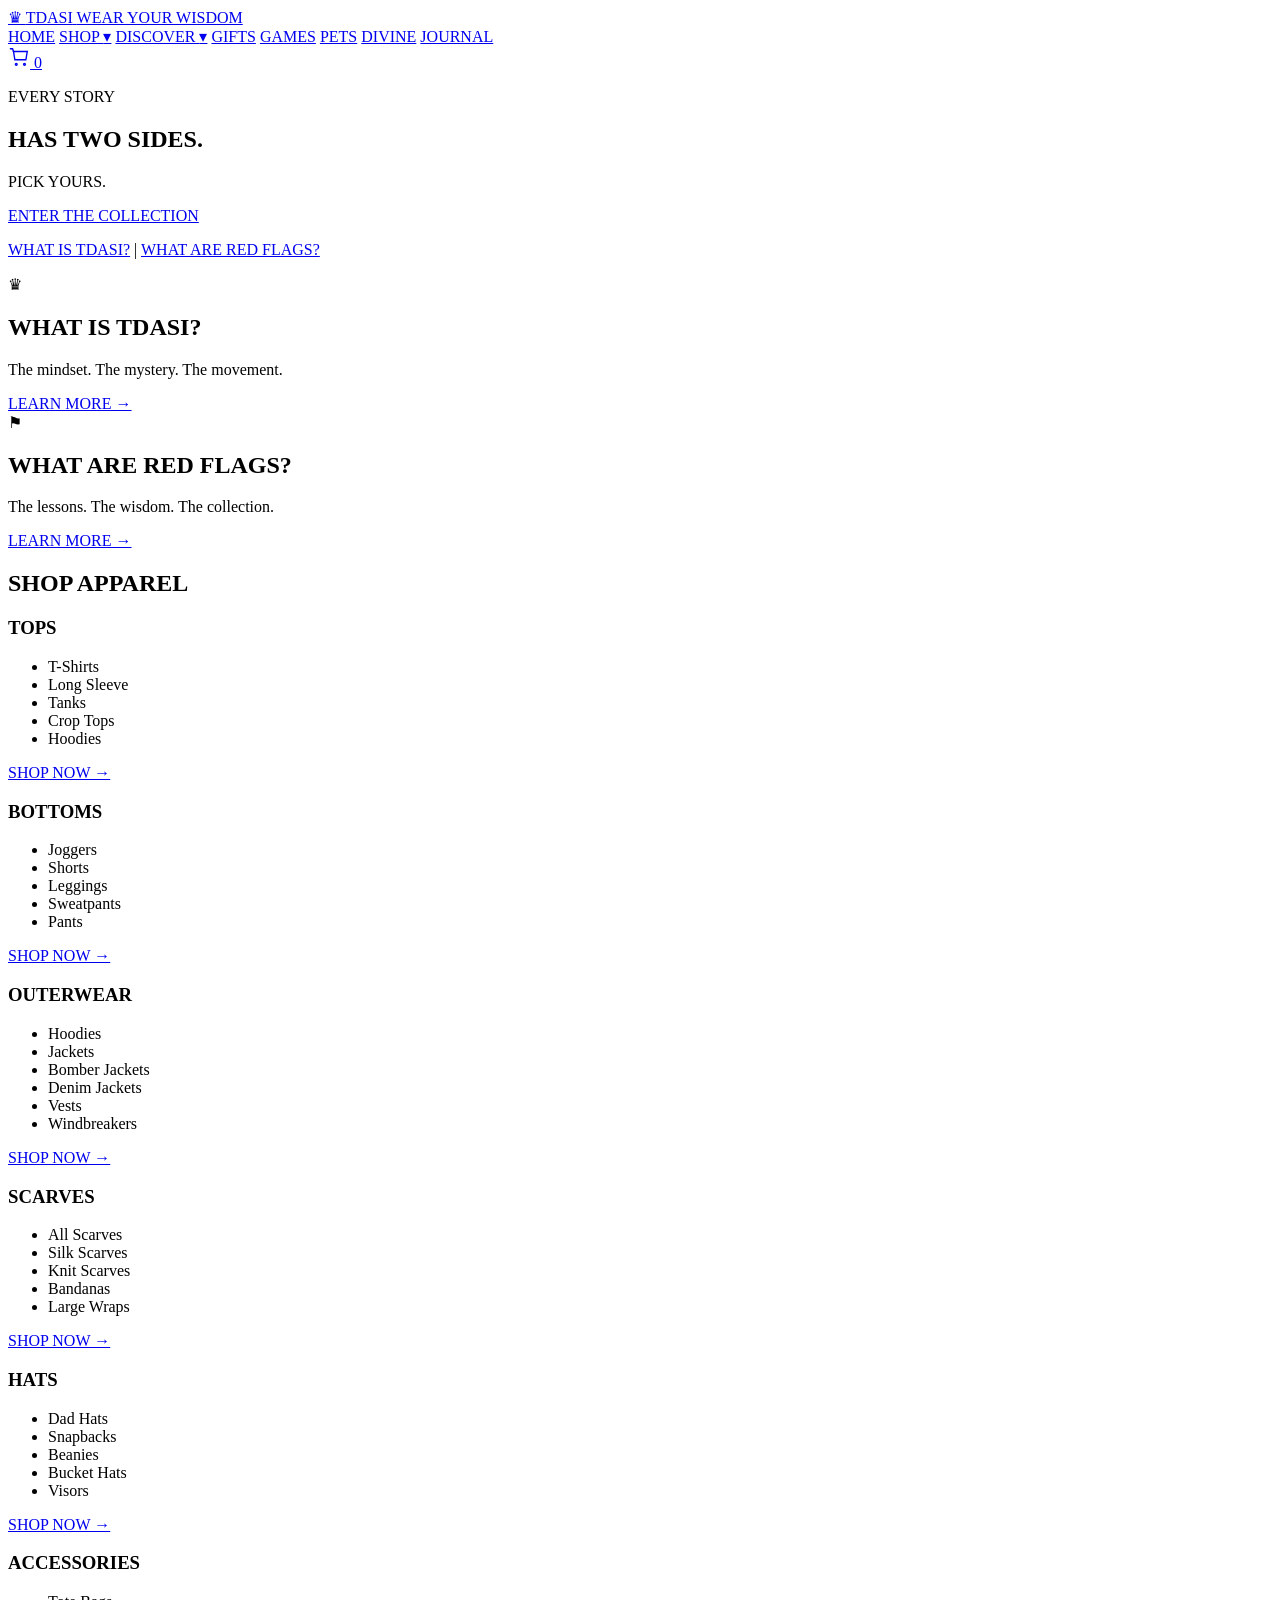
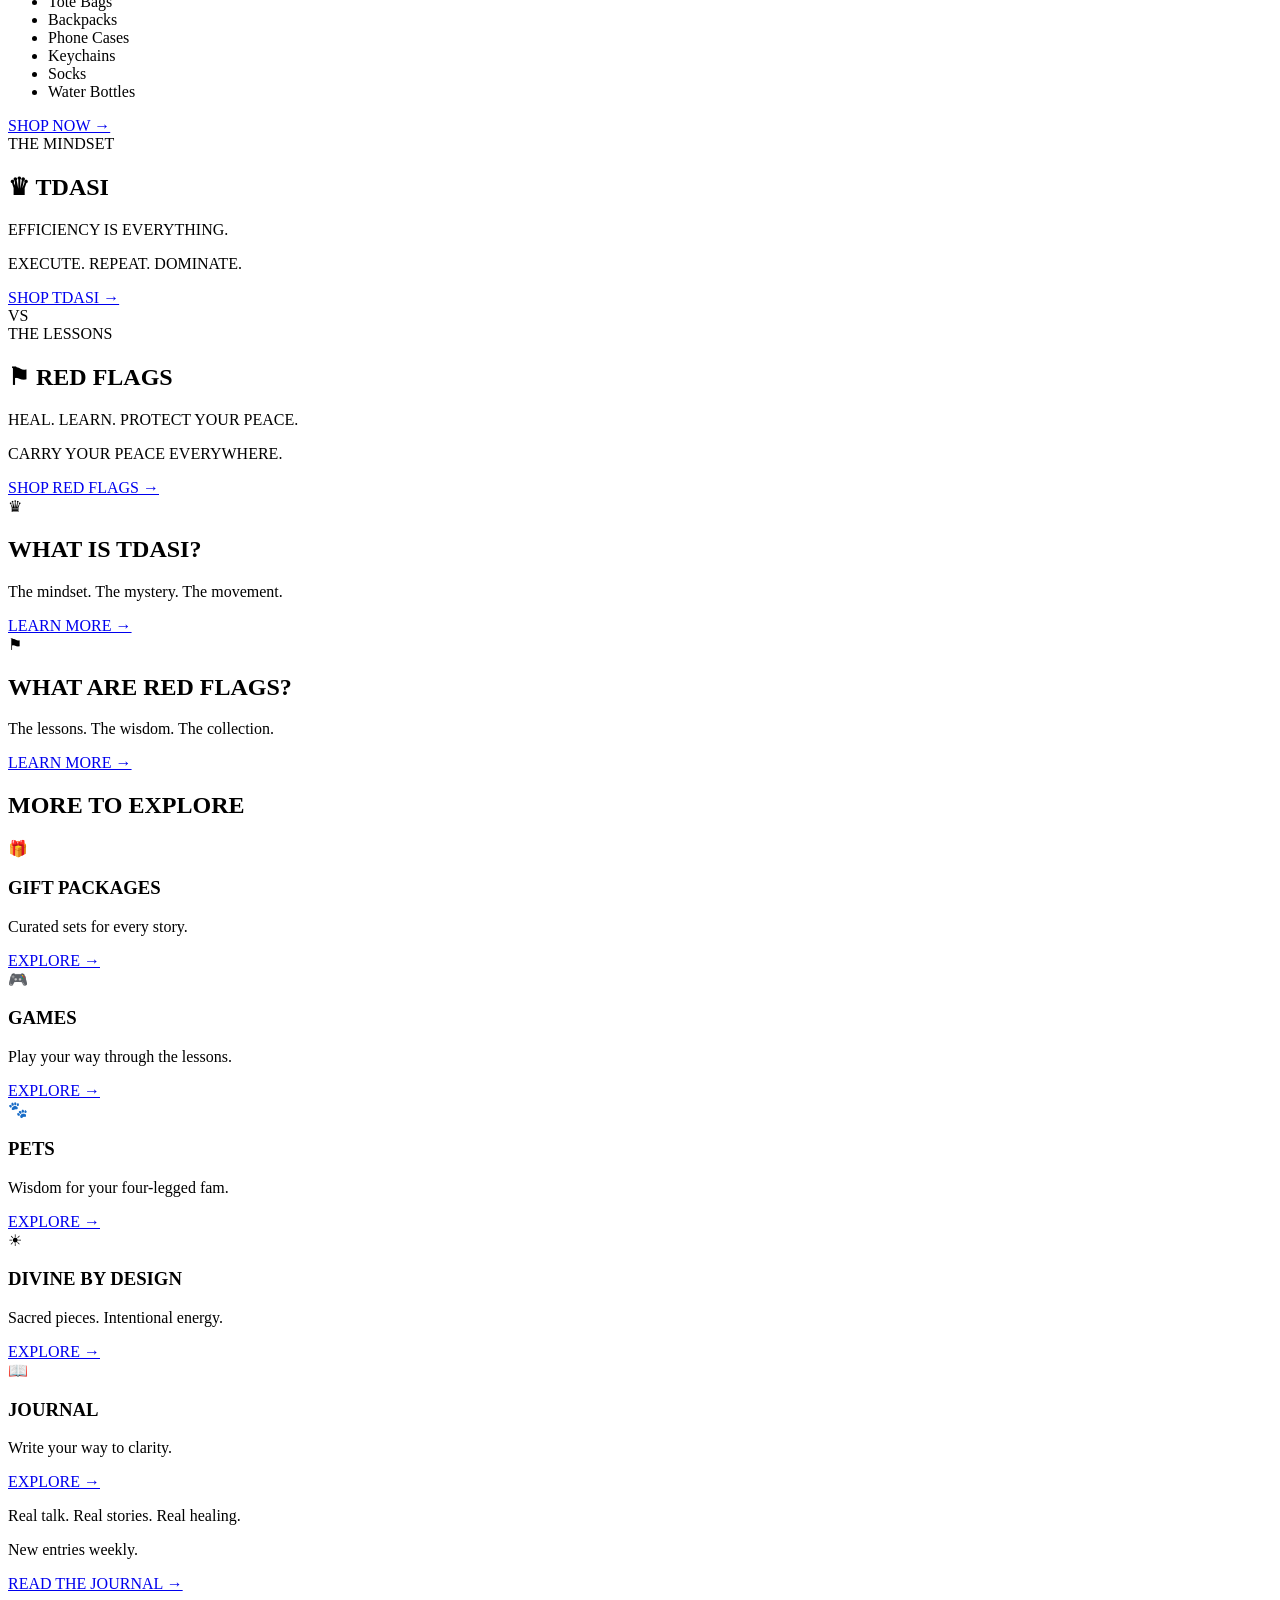
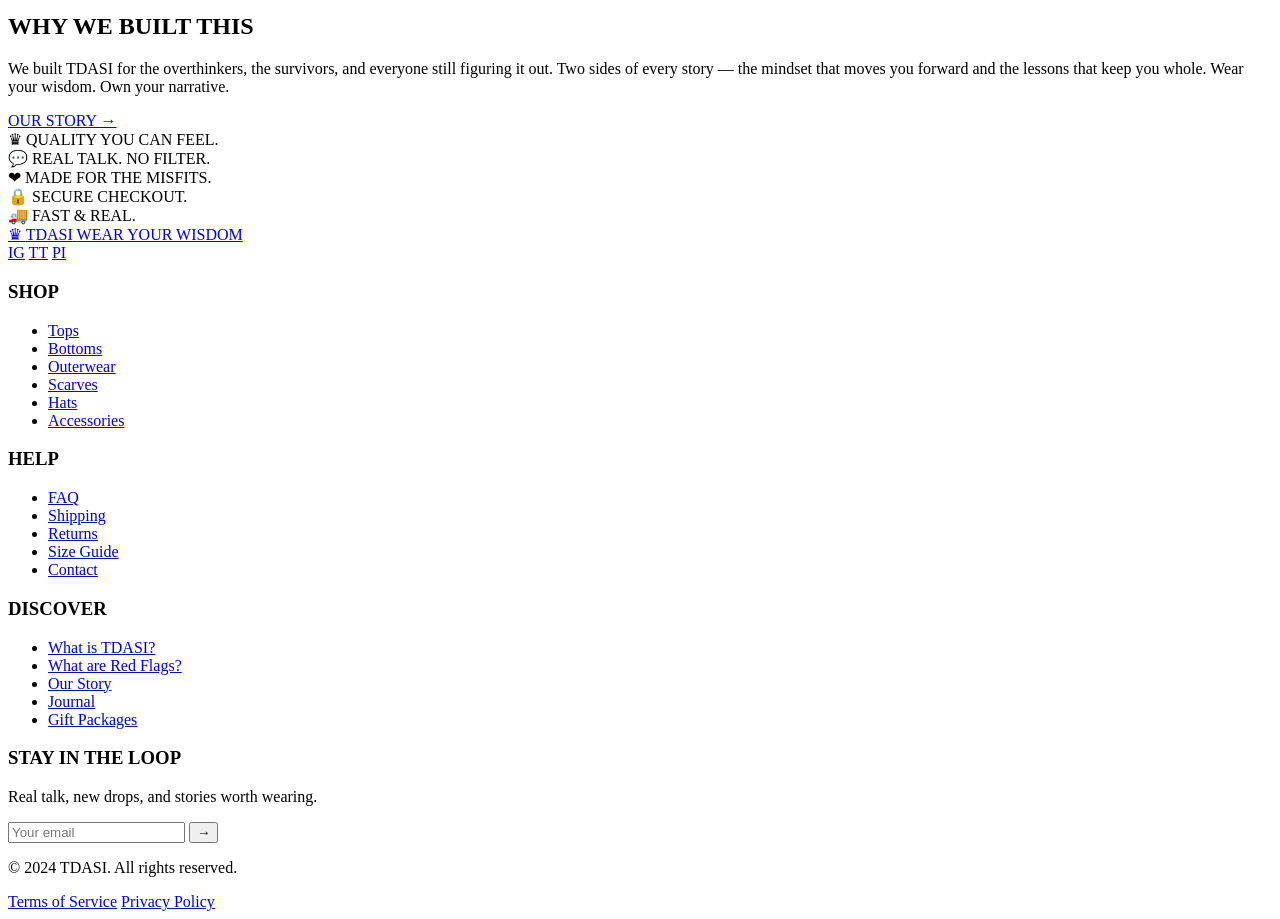
==== index.html @ 3502b38a "Update hero section with Red Flags bar background image" ====
<!DOCTYPE html>
<html lang="en">
<head>
  <meta charset="UTF-8">
  <meta name="viewport" content="width=device-width, initial-scale=1.0">
  <title>TDASI — Wear Your Wisdom</title>
  <link rel="preconnect" href="https://fonts.googleapis.com">
  <link rel="preconnect" href="https://fonts.gstatic.com" crossorigin>
  <link href="https://fonts.googleapis.com/css2?family=Bebas+Neue&family=Cormorant+Garamond:ital,wght@0,400;0,600;1,600&family=Inter:wght@300;400;500;600&display=swap" rel="stylesheet">
  <link rel="stylesheet" href="styles.css">
</head>
<body>

  <!-- Header -->
  <header class="site-header">
    <div class="header-inner">
      <a href="#" class="logo">
        <span class="logo-crown" aria-hidden="true">&#9819;</span>
        <span class="logo-text">TDASI</span>
        <span class="logo-tagline">WEAR YOUR WISDOM</span>
      </a>

      <nav class="main-nav" aria-label="Main navigation">
        <a href="#">HOME</a>
        <a href="#" class="has-dropdown">SHOP <span class="arrow">&#9662;</span></a>
        <a href="explorer.html" class="has-dropdown">DISCOVER <span class="arrow">&#9662;</span></a>
        <a href="#">GIFTS</a>
        <a href="#">GAMES</a>
        <a href="#">PETS</a>
        <a href="#">DIVINE</a>
        <a href="#">JOURNAL</a>
      </nav>

      <a href="#" class="cart" aria-label="Shopping cart">
        <svg width="22" height="22" viewBox="0 0 24 24" fill="none" stroke="currentColor" stroke-width="1.5">
          <path d="M6 6h15l-1.5 9H7.5L6 6z"/>
          <path d="M6 6L5 3H2"/>
          <circle cx="9" cy="20" r="1"/>
          <circle cx="18" cy="20" r="1"/>
        </svg>
        <span class="cart-count">0</span>
      </a>
    </div>
  </header>

  <!-- Hero -->
  <section class="hero">
    <div class="hero-bg"></div>
    <div class="hero-overlay"></div>

    <div class="hero-content">
      <p class="hero-eyebrow">EVERY STORY</p>
      <h1 class="hero-title">HAS TWO SIDES.</h1>
      <p class="hero-script">PICK YOURS.</p>
      <a href="#" class="btn btn-gold">ENTER THE COLLECTION</a>
      <p class="hero-links">
        <a href="#tdasi">WHAT IS TDASI?</a>
        <span class="divider">|</span>
        <a href="#red-flags">WHAT ARE RED FLAGS?</a>
      </p>
    </div>

    <div class="hero-cards">
      <article class="info-card info-card--gold" id="tdasi">
        <span class="card-icon crown-icon" aria-hidden="true">&#9819;</span>
        <h2>WHAT IS TDASI?</h2>
        <p>The mindset. The mystery. The movement.</p>
        <a href="#" class="card-link card-link--gold">LEARN MORE &rarr;</a>
      </article>

      <article class="info-card info-card--red" id="red-flags">
        <span class="card-icon flag-icon" aria-hidden="true">&#9873;</span>
        <h2>WHAT ARE RED FLAGS?</h2>
        <p>The lessons. The wisdom. The collection.</p>
        <a href="#" class="card-link card-link--red">LEARN MORE &rarr;</a>
      </article>
    </div>
  </section>

  <!-- Shop Apparel -->
  <section class="shop-apparel">
    <h2 class="section-title">SHOP APPAREL</h2>
    <div class="apparel-grid">

      <article class="apparel-item">
        <div class="product-visual product-visual--tee"></div>
        <h3>TOPS</h3>
        <ul>
          <li>T-Shirts</li>
          <li>Long Sleeve</li>
          <li>Tanks</li>
          <li>Crop Tops</li>
          <li>Hoodies</li>
        </ul>
        <a href="#" class="shop-link">SHOP NOW &rarr;</a>
      </article>

      <article class="apparel-item">
        <div class="product-visual product-visual--pants"></div>
        <h3>BOTTOMS</h3>
        <ul>
          <li>Joggers</li>
          <li>Shorts</li>
          <li>Leggings</li>
          <li>Sweatpants</li>
          <li>Pants</li>
        </ul>
        <a href="#" class="shop-link">SHOP NOW &rarr;</a>
      </article>

      <article class="apparel-item">
        <div class="product-visual product-visual--jacket"></div>
        <h3>OUTERWEAR</h3>
        <ul>
          <li>Hoodies</li>
          <li>Jackets</li>
          <li>Bomber Jackets</li>
          <li>Denim Jackets</li>
          <li>Vests</li>
          <li>Windbreakers</li>
        </ul>
        <a href="#" class="shop-link">SHOP NOW &rarr;</a>
      </article>

      <article class="apparel-item">
        <div class="product-visual product-visual--scarf"></div>
        <h3>SCARVES</h3>
        <ul>
          <li>All Scarves</li>
          <li>Silk Scarves</li>
          <li>Knit Scarves</li>
          <li>Bandanas</li>
          <li>Large Wraps</li>
        </ul>
        <a href="#" class="shop-link">SHOP NOW &rarr;</a>
      </article>

      <article class="apparel-item">
        <div class="product-visual product-visual--hat"></div>
        <h3>HATS</h3>
        <ul>
          <li>Dad Hats</li>
          <li>Snapbacks</li>
          <li>Beanies</li>
          <li>Bucket Hats</li>
          <li>Visors</li>
        </ul>
        <a href="#" class="shop-link">SHOP NOW &rarr;</a>
      </article>

      <article class="apparel-item">
        <div class="product-visual product-visual--bag"></div>
        <h3>ACCESSORIES</h3>
        <ul>
          <li>Tote Bags</li>
          <li>Backpacks</li>
          <li>Phone Cases</li>
          <li>Keychains</li>
          <li>Socks</li>
          <li>Water Bottles</li>
        </ul>
        <a href="#" class="shop-link">SHOP NOW &rarr;</a>
      </article>

    </div>
  </section>

  <!-- VS Section -->
  <section class="vs-section">
    <div class="vs-panel vs-panel--tdasi">
      <div class="vs-header">
        <span class="vs-label">THE MINDSET</span>
        <h2 class="vs-brand"><span class="crown-icon">&#9819;</span> TDASI</h2>
        <p class="vs-tagline">EFFICIENCY IS EVERYTHING.</p>
      </div>
      <div class="vs-products vs-products--black">
        <div class="vs-product vs-product--tee-black"></div>
        <div class="vs-product vs-product--hoodie-black"></div>
        <div class="vs-product vs-product--hat-black"></div>
        <div class="vs-product vs-product--bottle-black"></div>
      </div>
      <p class="vs-footer">EXECUTE. REPEAT. DOMINATE.</p>
      <a href="#" class="btn btn-outline-gold">SHOP TDASI &rarr;</a>
    </div>

    <div class="vs-divider" aria-hidden="true">
      <span class="vs-text">VS</span>
    </div>

    <div class="vs-panel vs-panel--redflags">
      <div class="vs-header">
        <span class="vs-label vs-label--red">THE LESSONS</span>
        <h2 class="vs-brand vs-brand--red"><span class="flag-icon">&#9873;</span> RED FLAGS</h2>
        <p class="vs-tagline">HEAL. LEARN. PROTECT YOUR PEACE.</p>
      </div>
      <div class="vs-products vs-products--red">
        <div class="vs-product vs-product--tee-red"></div>
        <div class="vs-product vs-product--hoodie-red"></div>
        <div class="vs-product vs-product--scarf-red"></div>
        <div class="vs-product vs-product--tote-red"></div>
      </div>
      <p class="vs-footer vs-footer--red">CARRY YOUR PEACE EVERYWHERE.</p>
      <a href="#" class="btn btn-outline-red">SHOP RED FLAGS &rarr;</a>
    </div>
  </section>

  <!-- Discover -->
  <section class="discover-section">
    <div class="discover-left">
      <article class="info-card info-card--gold info-card--compact">
        <span class="card-icon crown-icon">&#9819;</span>
        <h2>WHAT IS TDASI?</h2>
        <p>The mindset. The mystery. The movement.</p>
        <a href="#" class="card-link card-link--gold">LEARN MORE &rarr;</a>
      </article>
      <article class="info-card info-card--red info-card--compact">
        <span class="card-icon flag-icon">&#9873;</span>
        <h2>WHAT ARE RED FLAGS?</h2>
        <p>The lessons. The wisdom. The collection.</p>
        <a href="#" class="card-link card-link--red">LEARN MORE &rarr;</a>
      </article>
    </div>

    <div class="discover-right">
      <h2 class="section-title section-title--left">MORE TO EXPLORE</h2>
      <div class="explore-grid">
        <article class="explore-item">
          <span class="explore-icon">&#127873;</span>
          <h3>GIFT PACKAGES</h3>
          <p>Curated sets for every story.</p>
          <a href="#">EXPLORE &rarr;</a>
        </article>
        <article class="explore-item">
          <span class="explore-icon">&#127918;</span>
          <h3>GAMES</h3>
          <p>Play your way through the lessons.</p>
          <a href="#">EXPLORE &rarr;</a>
        </article>
        <article class="explore-item">
          <span class="explore-icon">&#128062;</span>
          <h3>PETS</h3>
          <p>Wisdom for your four-legged fam.</p>
          <a href="#">EXPLORE &rarr;</a>
        </article>
        <article class="explore-item">
          <span class="explore-icon">&#9728;</span>
          <h3>DIVINE BY DESIGN</h3>
          <p>Sacred pieces. Intentional energy.</p>
          <a href="#">EXPLORE &rarr;</a>
        </article>
        <article class="explore-item">
          <span class="explore-icon">&#128214;</span>
          <h3>JOURNAL</h3>
          <p>Write your way to clarity.</p>
          <a href="#">EXPLORE &rarr;</a>
        </article>
      </div>
    </div>
  </section>

  <!-- Journal & Story -->
  <section class="journal-section">
    <div class="journal-feature">
      <div class="journal-image"></div>
      <div class="journal-text">
        <p>Real talk. Real stories. Real healing.</p>
        <p class="journal-sub">New entries weekly.</p>
        <a href="#" class="card-link card-link--red">READ THE JOURNAL &rarr;</a>
      </div>
    </div>

    <div class="story-section">
      <h2 class="section-title">WHY WE BUILT THIS</h2>
      <div class="story-grid">
        <div class="story-copy">
          <p>We built TDASI for the overthinkers, the survivors, and everyone still figuring it out. Two sides of every story — the mindset that moves you forward and the lessons that keep you whole. Wear your wisdom. Own your narrative.</p>
          <a href="#" class="card-link card-link--gold">OUR STORY &rarr;</a>
        </div>
        <div class="story-image"></div>
      </div>
    </div>
  </section>

  <!-- Value Props -->
  <section class="value-bar">
    <div class="value-item">
      <span class="value-icon">&#9819;</span>
      <span>QUALITY YOU CAN FEEL.</span>
    </div>
    <div class="value-item">
      <span class="value-icon">&#128172;</span>
      <span>REAL TALK. NO FILTER.</span>
    </div>
    <div class="value-item">
      <span class="value-icon">&#10084;</span>
      <span>MADE FOR THE MISFITS.</span>
    </div>
    <div class="value-item">
      <span class="value-icon">&#128274;</span>
      <span>SECURE CHECKOUT.</span>
    </div>
    <div class="value-item">
      <span class="value-icon">&#128666;</span>
      <span>FAST &amp; REAL.</span>
    </div>
  </section>

  <!-- Footer -->
  <footer class="site-footer">
    <div class="footer-grid">
      <div class="footer-brand">
        <a href="#" class="logo logo--footer">
          <span class="logo-crown">&#9819;</span>
          <span class="logo-text">TDASI</span>
          <span class="logo-tagline">WEAR YOUR WISDOM</span>
        </a>
        <div class="social-links">
          <a href="#" aria-label="Instagram">IG</a>
          <a href="#" aria-label="TikTok">TT</a>
          <a href="#" aria-label="Pinterest">PI</a>
        </div>
      </div>

      <div class="footer-col">
        <h3>SHOP</h3>
        <ul>
          <li><a href="#">Tops</a></li>
          <li><a href="#">Bottoms</a></li>
          <li><a href="#">Outerwear</a></li>
          <li><a href="#">Scarves</a></li>
          <li><a href="#">Hats</a></li>
          <li><a href="#">Accessories</a></li>
        </ul>
      </div>

      <div class="footer-col">
        <h3>HELP</h3>
        <ul>
          <li><a href="#">FAQ</a></li>
          <li><a href="#">Shipping</a></li>
          <li><a href="#">Returns</a></li>
          <li><a href="#">Size Guide</a></li>
          <li><a href="#">Contact</a></li>
        </ul>
      </div>

      <div class="footer-col">
        <h3>DISCOVER</h3>
        <ul>
          <li><a href="#">What is TDASI?</a></li>
          <li><a href="#">What are Red Flags?</a></li>
          <li><a href="#">Our Story</a></li>
          <li><a href="#">Journal</a></li>
          <li><a href="#">Gift Packages</a></li>
        </ul>
      </div>

      <div class="footer-newsletter">
        <h3>STAY IN THE LOOP</h3>
        <p>Real talk, new drops, and stories worth wearing.</p>
        <form class="newsletter-form" action="#" method="post">
          <input type="email" placeholder="Your email" aria-label="Email address">
          <button type="submit" aria-label="Subscribe">&rarr;</button>
        </form>
      </div>
    </div>

    <div class="footer-bottom">
      <p>&copy; 2024 TDASI. All rights reserved.</p>
      <div class="footer-legal">
        <a href="#">Terms of Service</a>
        <a href="#">Privacy Policy</a>
      </div>
    </div>
  </footer>

</body>
</html>
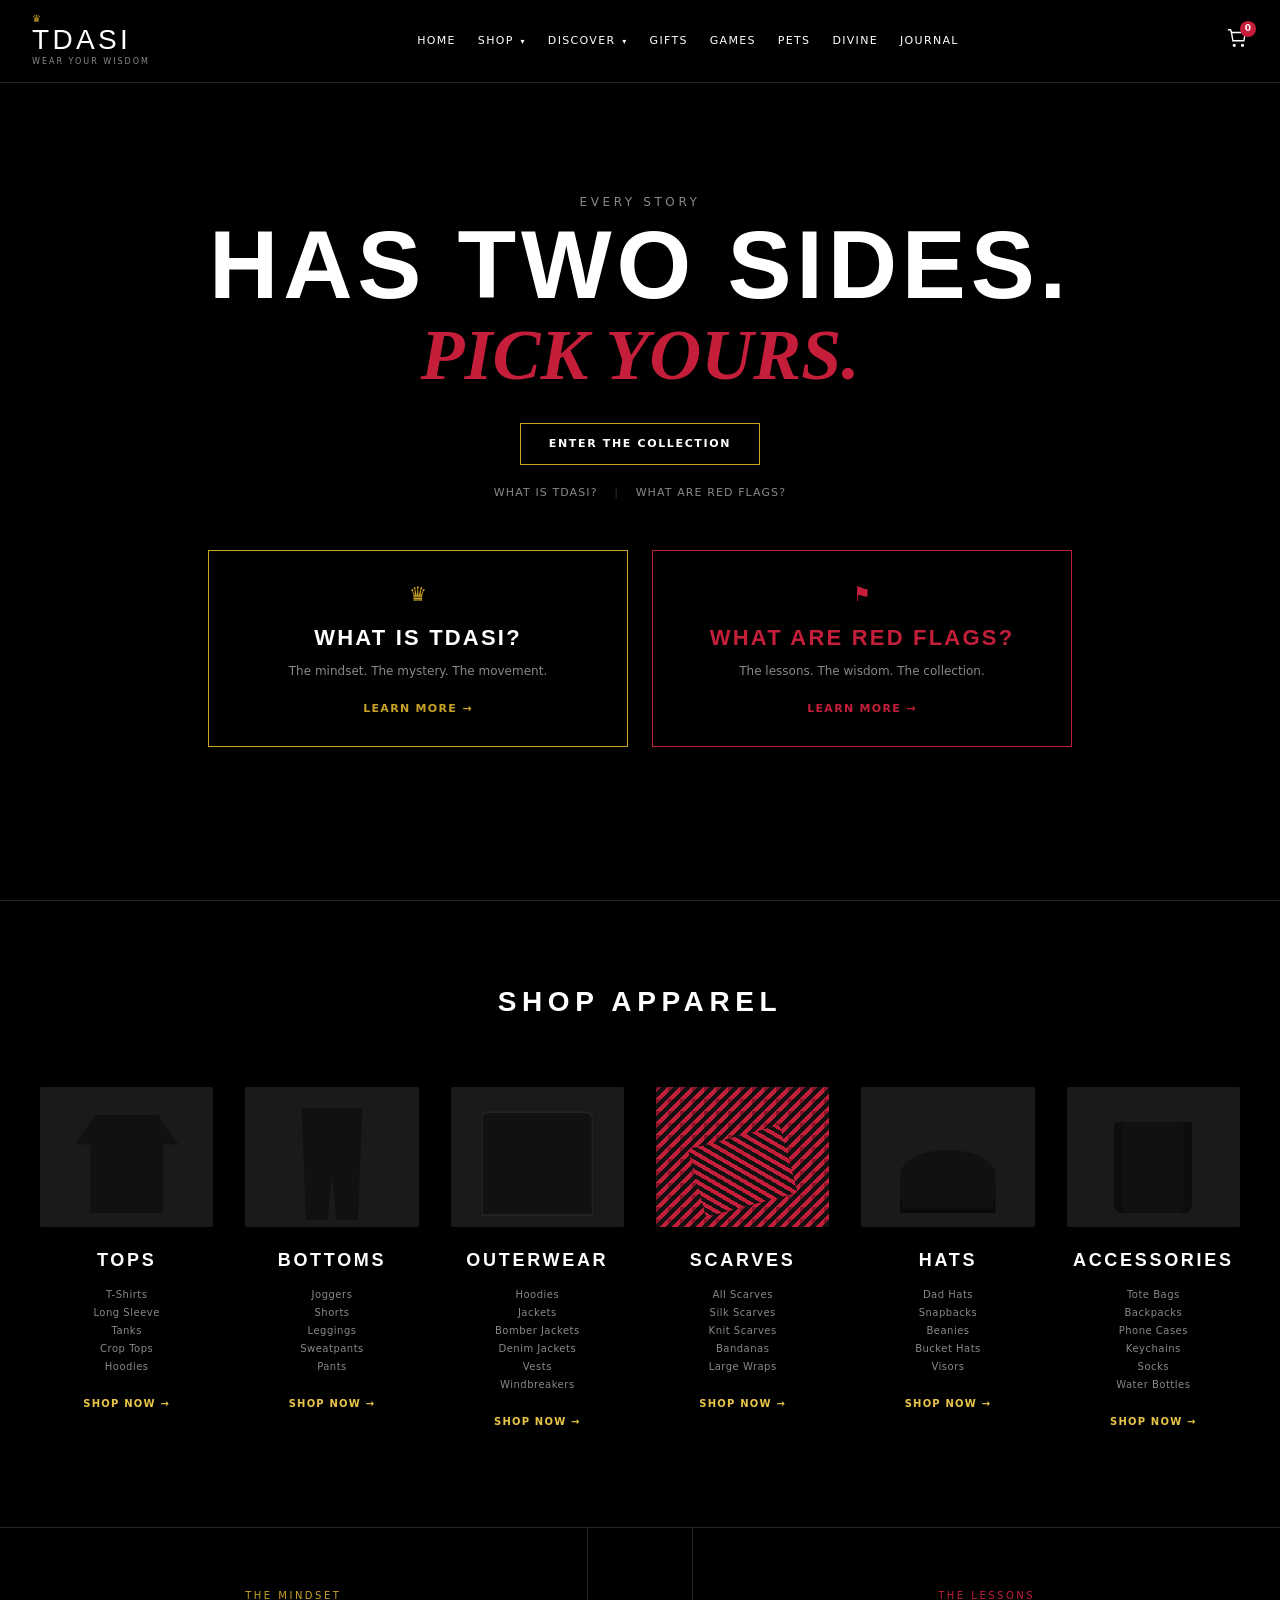
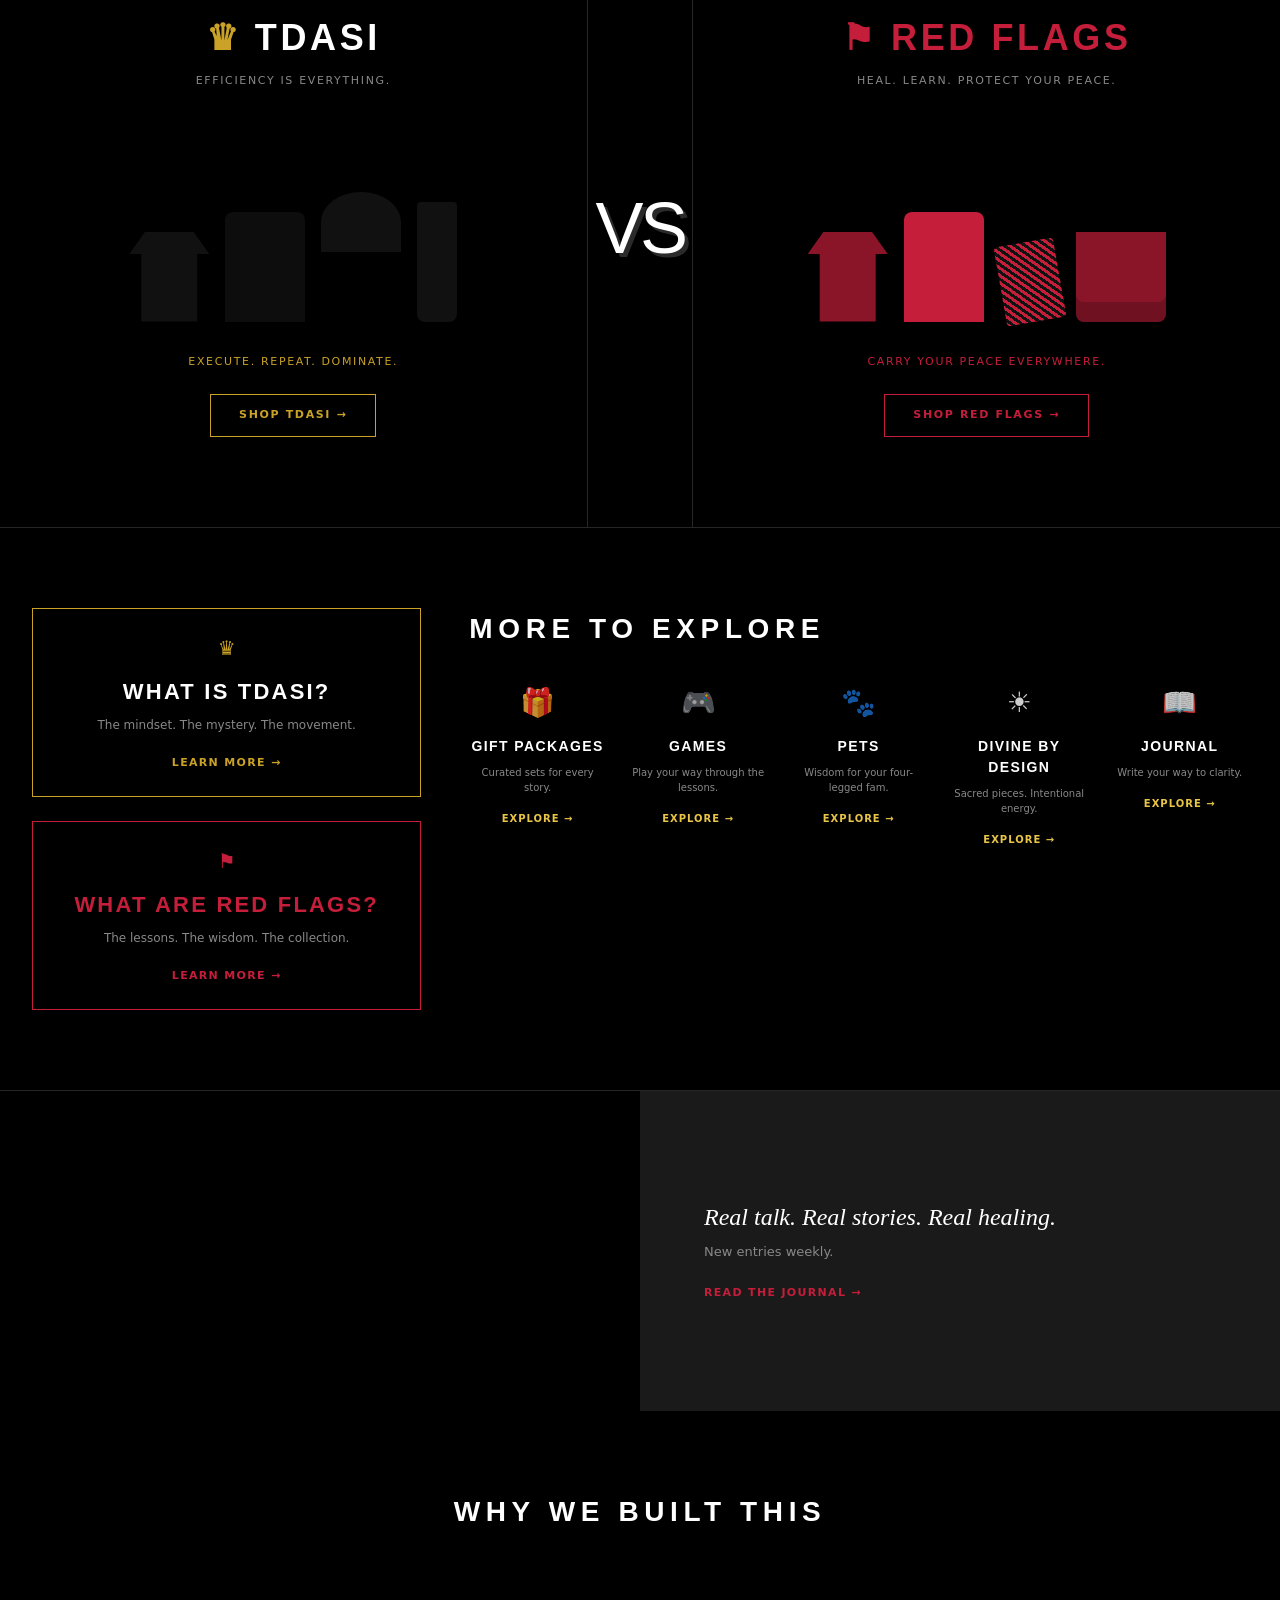
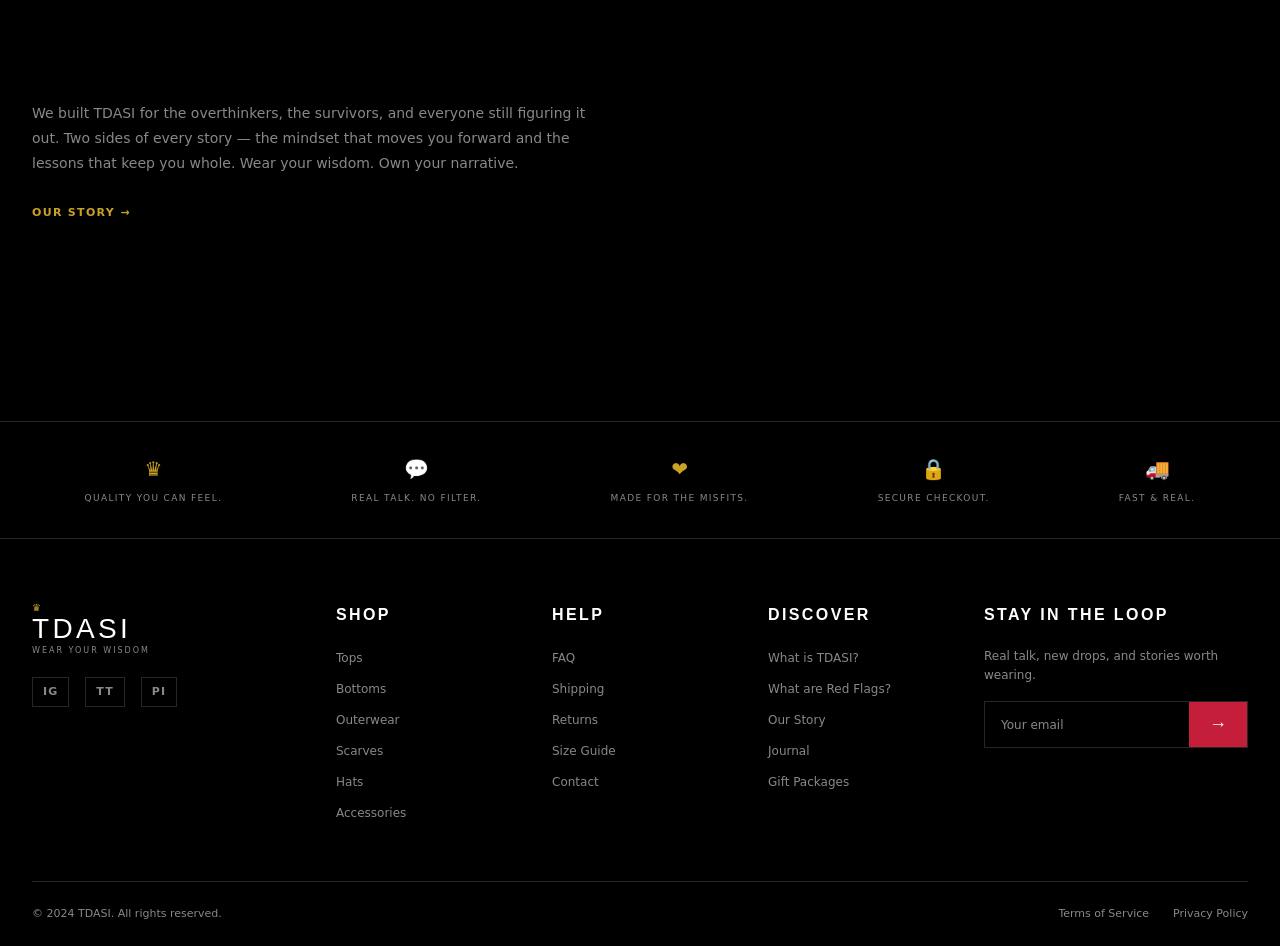
==== commit 214b2c60: "Create complete standalone HTML with embedded CSS and Red Flags nightlife bar background" ====
--- a/index.html
+++ b/index.html
@@ -7,7 +7,1069 @@
   <link rel="preconnect" href="https://fonts.googleapis.com">
   <link rel="preconnect" href="https://fonts.gstatic.com" crossorigin>
   <link href="https://fonts.googleapis.com/css2?family=Bebas+Neue&family=Cormorant+Garamond:ital,wght@0,400;0,600;1,600&family=Inter:wght@300;400;500;600&display=swap" rel="stylesheet">
-  <link rel="stylesheet" href="styles.css">
+  <style>
+/* ============================================
+   TDASI — Wear Your Wisdom
+   ============================================ */
+
+:root {
+  --black: #000000;
+  --white: #ffffff;
+  --gold: #c9a227;
+  --gold-light: #e8c547;
+  --red: #c41e3a;
+  --red-dark: #8b1528;
+  --gray: #888888;
+  --gray-dark: #1a1a1a;
+  --gray-mid: #2a2a2a;
+  --border: rgba(255, 255, 255, 0.15);
+  --font-sans: 'Inter', system-ui, sans-serif;
+  --font-display: 'Bebas Neue', sans-serif;
+  --font-serif: 'Cormorant Garamond', Georgia, serif;
+}
+
+*, *::before, *::after {
+  box-sizing: border-box;
+  margin: 0;
+  padding: 0;
+}
+
+html {
+  scroll-behavior: smooth;
+}
+
+body {
+  background: var(--black);
+  color: var(--white);
+  font-family: var(--font-sans);
+  font-size: 14px;
+  line-height: 1.5;
+  -webkit-font-smoothing: antialiased;
+}
+
+a {
+  color: inherit;
+  text-decoration: none;
+}
+
+ul {
+  list-style: none;
+}
+
+img {
+  max-width: 100%;
+  display: block;
+}
+
+/* ---- Header ---- */
+
+.site-header {
+  position: fixed;
+  top: 0;
+  left: 0;
+  right: 0;
+  z-index: 100;
+  background: var(--black);
+  border-bottom: 1px solid var(--border);
+}
+
+.header-inner {
+  display: flex;
+  align-items: center;
+  justify-content: space-between;
+  max-width: 1400px;
+  margin: 0 auto;
+  padding: 14px 32px;
+  gap: 24px;
+}
+
+.logo {
+  display: flex;
+  flex-direction: column;
+  align-items: flex-start;
+  flex-shrink: 0;
+}
+
+.logo-crown {
+  font-size: 10px;
+  color: var(--gold);
+  line-height: 1;
+  margin-bottom: 2px;
+}
+
+.logo-text {
+  font-family: var(--font-display);
+  font-size: 28px;
+  letter-spacing: 0.12em;
+  line-height: 1;
+}
+
+.logo-tagline {
+  font-size: 8px;
+  letter-spacing: 0.25em;
+  color: var(--gray);
+  margin-top: 2px;
+}
+
+.main-nav {
+  display: flex;
+  align-items: center;
+  gap: 22px;
+  flex-wrap: wrap;
+  justify-content: center;
+}
+
+.main-nav a {
+  font-size: 11px;
+  font-weight: 500;
+  letter-spacing: 0.12em;
+  color: var(--white);
+  transition: color 0.2s;
+}
+
+.main-nav a:hover {
+  color: var(--gold);
+}
+
+.main-nav .arrow {
+  font-size: 8px;
+  margin-left: 2px;
+}
+
+.cart {
+  position: relative;
+  color: var(--white);
+  flex-shrink: 0;
+}
+
+.cart-count {
+  position: absolute;
+  top: -6px;
+  right: -8px;
+  background: var(--red);
+  color: var(--white);
+  font-size: 9px;
+  font-weight: 600;
+  width: 16px;
+  height: 16px;
+  border-radius: 50%;
+  display: flex;
+  align-items: center;
+  justify-content: center;
+}
+
+/* ---- Buttons ---- */
+
+.btn {
+  display: inline-block;
+  padding: 12px 28px;
+  font-size: 11px;
+  font-weight: 600;
+  letter-spacing: 0.15em;
+  text-transform: uppercase;
+  border: 1px solid;
+  transition: background 0.2s, color 0.2s;
+  cursor: pointer;
+}
+
+.btn-gold {
+  border-color: var(--gold);
+  color: var(--white);
+  background: transparent;
+}
+
+.btn-gold:hover {
+  background: var(--gold);
+  color: var(--black);
+}
+
+.btn-outline-gold {
+  border-color: var(--gold);
+  color: var(--gold);
+  background: transparent;
+}
+
+.btn-outline-gold:hover {
+  background: var(--gold);
+  color: var(--black);
+}
+
+.btn-outline-red {
+  border-color: var(--red);
+  color: var(--red);
+  background: transparent;
+}
+
+.btn-outline-red:hover {
+  background: var(--red);
+  color: var(--white);
+}
+
+/* ---- Hero ---- */
+
+.hero {
+  position: relative;
+  min-height: 100vh;
+  display: flex;
+  flex-direction: column;
+  align-items: center;
+  justify-content: center;
+  padding: 100px 32px 60px;
+  overflow: hidden;
+}
+
+.hero-bg {
+  position: absolute;
+  inset: 0;
+  background:
+    linear-gradient(90deg, rgba(0,0,0,0.4) 0%, rgba(0,0,0,0.2) 40%, rgba(0,0,0,0.2) 60%, rgba(0,0,0,0.4) 100%),
+    url('https://images.unsplash.com/photo-1514362545857-3bc16c4c7d1b?w=1600&q=80') center/cover no-repeat;
+  filter: grayscale(15%) contrast(1.15) brightness(0.9);
+  background-attachment: fixed;
+}
+
+.hero-overlay {
+  position: absolute;
+  inset: 0;
+  background: radial-gradient(ellipse at center, transparent 25%, rgba(0,0,0,0.3) 100%);
+}
+
+.hero-content {
+  position: relative;
+  z-index: 2;
+  text-align: center;
+  margin-bottom: 48px;
+}
+
+.hero-eyebrow {
+  font-size: 12px;
+  letter-spacing: 0.3em;
+  color: var(--gray);
+  margin-bottom: 8px;
+}
+
+.hero-title {
+  font-family: var(--font-display);
+  font-size: clamp(48px, 8vw, 96px);
+  letter-spacing: 0.05em;
+  line-height: 0.95;
+  margin-bottom: 8px;
+}
+
+.hero-script {
+  font-family: var(--font-serif);
+  font-size: clamp(36px, 6vw, 72px);
+  font-style: italic;
+  font-weight: 600;
+  color: var(--red);
+  margin-bottom: 32px;
+  line-height: 1;
+}
+
+.hero-links {
+  margin-top: 20px;
+  font-size: 11px;
+  letter-spacing: 0.1em;
+  color: var(--gray);
+}
+
+.hero-links a:hover {
+  color: var(--white);
+}
+
+.hero-links .divider {
+  margin: 0 12px;
+  opacity: 0.4;
+}
+
+.hero-cards {
+  position: relative;
+  z-index: 2;
+  display: flex;
+  gap: 24px;
+  width: 100%;
+  max-width: 900px;
+  justify-content: center;
+  flex-wrap: wrap;
+}
+
+/* ---- Info Cards ---- */
+
+.info-card {
+  flex: 1;
+  min-width: 280px;
+  max-width: 420px;
+  padding: 28px 32px;
+  border: 1px solid;
+  text-align: center;
+}
+
+.info-card--gold {
+  border-color: var(--gold);
+}
+
+.info-card--red {
+  border-color: var(--red);
+}
+
+.info-card--compact {
+  min-width: 240px;
+  max-width: 100%;
+  padding: 24px;
+}
+
+.card-icon {
+  display: block;
+  font-size: 20px;
+  margin-bottom: 12px;
+}
+
+.crown-icon {
+  color: var(--gold);
+}
+
+.flag-icon {
+  color: var(--red);
+}
+
+.info-card h2 {
+  font-family: var(--font-display);
+  font-size: 22px;
+  letter-spacing: 0.1em;
+  margin-bottom: 8px;
+}
+
+.info-card--red h2 {
+  color: var(--red);
+}
+
+.info-card p {
+  font-size: 12px;
+  color: var(--gray);
+  margin-bottom: 16px;
+  line-height: 1.6;
+}
+
+.card-link {
+  font-size: 11px;
+  font-weight: 600;
+  letter-spacing: 0.12em;
+}
+
+.card-link--gold {
+  color: var(--gold);
+}
+
+.card-link--gold:hover {
+  color: var(--gold-light);
+}
+
+.card-link--red {
+  color: var(--red);
+}
+
+.card-link--red:hover {
+  color: #e8354f;
+}
+
+/* ---- Section Titles ---- */
+
+.section-title {
+  font-family: var(--font-display);
+  font-size: 28px;
+  letter-spacing: 0.2em;
+  text-align: center;
+  margin-bottom: 48px;
+}
+
+.section-title--left {
+  text-align: left;
+  margin-bottom: 32px;
+}
+
+/* ---- Shop Apparel ---- */
+
+.shop-apparel {
+  padding: 80px 32px;
+  border-top: 1px solid var(--border);
+}
+
+.apparel-grid {
+  display: grid;
+  grid-template-columns: repeat(6, 1fr);
+  gap: 16px;
+  max-width: 1400px;
+  margin: 0 auto;
+}
+
+.apparel-item {
+  text-align: center;
+  padding: 16px 8px;
+}
+
+.product-visual {
+  height: 140px;
+  margin-bottom: 20px;
+  background: var(--gray-dark);
+  border-radius: 2px;
+  position: relative;
+  overflow: hidden;
+}
+
+/* Product silhouettes via CSS */
+.product-visual--tee::after {
+  content: '';
+  position: absolute;
+  bottom: 10%;
+  left: 50%;
+  transform: translateX(-50%);
+  width: 60%;
+  height: 70%;
+  background: #111;
+  clip-path: polygon(20% 0%, 80% 0%, 100% 30%, 85% 30%, 85% 100%, 15% 100%, 15% 30%, 0% 30%);
+}
+
+.product-visual--pants::after {
+  content: '';
+  position: absolute;
+  bottom: 5%;
+  left: 50%;
+  transform: translateX(-50%);
+  width: 50%;
+  height: 80%;
+  background: #111;
+  clip-path: polygon(15% 0%, 85% 0%, 80% 100%, 55% 100%, 50% 60%, 45% 100%, 20% 100%);
+}
+
+.product-visual--jacket::after {
+  content: '';
+  position: absolute;
+  bottom: 8%;
+  left: 50%;
+  transform: translateX(-50%);
+  width: 65%;
+  height: 75%;
+  background: #111;
+  border-radius: 8px 8px 0 0;
+  box-shadow: inset 0 0 0 2px #222;
+}
+
+.product-visual--scarf {
+  background: linear-gradient(135deg, var(--red-dark) 25%, #111 25%, #111 50%, var(--red) 50%, var(--red) 75%, #111 75%);
+  background-size: 12px 12px;
+}
+
+.product-visual--scarf::after {
+  content: '';
+  position: absolute;
+  bottom: 15%;
+  left: 50%;
+  transform: translateX(-50%) rotate(-15deg);
+  width: 55%;
+  height: 50%;
+  background: repeating-linear-gradient(45deg, var(--red), var(--red) 4px, #111 4px, #111 8px);
+  border-radius: 4px;
+}
+
+.product-visual--hat::after {
+  content: '';
+  position: absolute;
+  bottom: 20%;
+  left: 50%;
+  transform: translateX(-50%);
+  width: 55%;
+  height: 35%;
+  background: #111;
+  border-radius: 50% 50% 0 0;
+  box-shadow: 0 12px 0 -2px #111, 0 14px 0 0 #0a0a0a;
+}
+
+.product-visual--bag::after {
+  content: '';
+  position: absolute;
+  bottom: 10%;
+  left: 50%;
+  transform: translateX(-50%);
+  width: 45%;
+  height: 65%;
+  background: #111;
+  border-radius: 4px 4px 8px 8px;
+  box-shadow: inset -8px 0 0 #0d0d0d, inset 8px 0 0 #0d0d0d;
+}
+
+.apparel-item h3 {
+  font-family: var(--font-display);
+  font-size: 18px;
+  letter-spacing: 0.15em;
+  margin-bottom: 12px;
+}
+
+.apparel-item ul {
+  margin-bottom: 16px;
+}
+
+.apparel-item li {
+  font-size: 10px;
+  color: var(--gray);
+  letter-spacing: 0.05em;
+  line-height: 1.8;
+}
+
+.shop-link {
+  font-size: 10px;
+  font-weight: 600;
+  letter-spacing: 0.12em;
+  color: var(--gold-light);
+}
+
+.shop-link:hover {
+  color: var(--gold);
+}
+
+/* ---- VS Section ---- */
+
+.vs-section {
+  display: grid;
+  grid-template-columns: 1fr auto 1fr;
+  border-top: 1px solid var(--border);
+  min-height: 600px;
+}
+
+.vs-panel {
+  padding: 60px 40px;
+  display: flex;
+  flex-direction: column;
+  align-items: center;
+  text-align: center;
+}
+
+.vs-panel--tdasi {
+  border-right: 1px solid var(--border);
+}
+
+.vs-panel--redflags {
+  border-left: 1px solid var(--border);
+}
+
+.vs-header {
+  margin-bottom: 32px;
+}
+
+.vs-label {
+  font-size: 10px;
+  letter-spacing: 0.25em;
+  color: var(--gold);
+  display: block;
+  margin-bottom: 8px;
+}
+
+.vs-label--red {
+  color: var(--red);
+}
+
+.vs-brand {
+  font-family: var(--font-display);
+  font-size: 36px;
+  letter-spacing: 0.1em;
+  margin-bottom: 8px;
+}
+
+.vs-brand--red {
+  color: var(--red);
+}
+
+.vs-tagline {
+  font-size: 11px;
+  letter-spacing: 0.15em;
+  color: var(--gray);
+}
+
+.vs-products {
+  display: flex;
+  gap: 16px;
+  align-items: flex-end;
+  justify-content: center;
+  margin-bottom: 32px;
+  min-height: 200px;
+}
+
+.vs-product {
+  width: 80px;
+  height: 100px;
+  border-radius: 4px;
+  position: relative;
+}
+
+.vs-product--tee-black,
+.vs-product--tee-red {
+  height: 90px;
+  clip-path: polygon(20% 0%, 80% 0%, 100% 25%, 85% 25%, 85% 100%, 15% 100%, 15% 25%, 0% 25%);
+}
+
+.vs-product--tee-black { background: #111; }
+.vs-product--tee-red { background: var(--red-dark); }
+
+.vs-product--hoodie-black,
+.vs-product--hoodie-red {
+  height: 110px;
+  border-radius: 8px 8px 0 0;
+}
+
+.vs-product--hoodie-black { background: #0d0d0d; }
+.vs-product--hoodie-red { background: var(--red); }
+
+.vs-product--hat-black {
+  height: 60px;
+  background: #111;
+  border-radius: 50% 50% 0 0;
+  align-self: center;
+}
+
+.vs-product--bottle-black {
+  width: 40px;
+  height: 120px;
+  background: #111;
+  border-radius: 4px 4px 8px 8px;
+}
+
+.vs-product--scarf-red {
+  width: 60px;
+  height: 80px;
+  background: repeating-linear-gradient(45deg, var(--red), var(--red) 3px, #111 3px, #111 6px);
+  transform: rotate(-10deg);
+}
+
+.vs-product--tote-red {
+  width: 90px;
+  height: 90px;
+  background: var(--red-dark);
+  border-radius: 0 0 8px 8px;
+  box-shadow: inset 0 -20px 0 rgba(0,0,0,0.2);
+}
+
+.vs-footer {
+  font-size: 11px;
+  letter-spacing: 0.15em;
+  color: var(--gold);
+  margin-bottom: 24px;
+}
+
+.vs-footer--red {
+  color: var(--red);
+}
+
+.vs-divider {
+  display: flex;
+  align-items: center;
+  justify-content: center;
+  padding: 0 8px;
+  background: var(--black);
+}
+
+.vs-text {
+  font-family: var(--font-display);
+  font-size: 72px;
+  color: var(--white);
+  text-shadow: 4px 4px 0 var(--gray-mid);
+  letter-spacing: -0.05em;
+  line-height: 1;
+}
+
+/* ---- Discover ---- */
+
+.discover-section {
+  display: grid;
+  grid-template-columns: 1fr 2fr;
+  gap: 48px;
+  padding: 80px 32px;
+  border-top: 1px solid var(--border);
+  max-width: 1400px;
+  margin: 0 auto;
+}
+
+.discover-left {
+  display: flex;
+  flex-direction: column;
+  gap: 24px;
+}
+
+.explore-grid {
+  display: grid;
+  grid-template-columns: repeat(5, 1fr);
+  gap: 24px;
+}
+
+.explore-item {
+  text-align: center;
+}
+
+.explore-icon {
+  display: block;
+  font-size: 28px;
+  margin-bottom: 12px;
+  opacity: 0.8;
+}
+
+.explore-item h3 {
+  font-family: var(--font-display);
+  font-size: 14px;
+  letter-spacing: 0.1em;
+  margin-bottom: 8px;
+}
+
+.explore-item p {
+  font-size: 10px;
+  color: var(--gray);
+  margin-bottom: 12px;
+  line-height: 1.5;
+}
+
+.explore-item a {
+  font-size: 10px;
+  font-weight: 600;
+  letter-spacing: 0.1em;
+  color: var(--gold-light);
+}
+
+.explore-item a:hover {
+  color: var(--gold);
+}
+
+/* ---- Journal & Story ---- */
+
+.journal-section {
+  border-top: 1px solid var(--border);
+}
+
+.journal-feature {
+  display: grid;
+  grid-template-columns: 1fr 1fr;
+  min-height: 320px;
+}
+
+.journal-image {
+  background:
+    linear-gradient(135deg, rgba(0,0,0,0.5), rgba(0,0,0,0.8)),
+    url('https://images.unsplash.com/photo-1456513080510-7bf3a84b82f8?w=800&q=80') center/cover;
+  filter: grayscale(60%);
+}
+
+.journal-text {
+  display: flex;
+  flex-direction: column;
+  justify-content: center;
+  padding: 48px 64px;
+  background: var(--gray-dark);
+}
+
+.journal-text p {
+  font-family: var(--font-serif);
+  font-size: 24px;
+  font-style: italic;
+  line-height: 1.4;
+  margin-bottom: 8px;
+}
+
+.journal-sub {
+  font-family: var(--font-sans) !important;
+  font-size: 13px !important;
+  font-style: normal !important;
+  color: var(--gray) !important;
+  margin-bottom: 24px !important;
+}
+
+.story-section {
+  padding: 80px 32px;
+  max-width: 1400px;
+  margin: 0 auto;
+}
+
+.story-grid {
+  display: grid;
+  grid-template-columns: 1fr 1fr;
+  gap: 48px;
+  align-items: center;
+}
+
+.story-copy p {
+  font-size: 14px;
+  color: var(--gray);
+  line-height: 1.8;
+  margin-bottom: 24px;
+}
+
+.story-image {
+  height: 360px;
+  background:
+    linear-gradient(135deg, rgba(0,0,0,0.3), rgba(0,0,0,0.6)),
+    url('https://images.unsplash.com/photo-1507525428034-b723cf961d3e?w=800&q=80') center/cover;
+  filter: grayscale(80%);
+  border-radius: 2px;
+}
+
+/* ---- Value Bar ---- */
+
+.value-bar {
+  display: flex;
+  justify-content: space-around;
+  align-items: center;
+  padding: 32px;
+  border-top: 1px solid var(--border);
+  border-bottom: 1px solid var(--border);
+  flex-wrap: wrap;
+  gap: 24px;
+}
+
+.value-item {
+  display: flex;
+  flex-direction: column;
+  align-items: center;
+  gap: 8px;
+  text-align: center;
+}
+
+.value-icon {
+  font-size: 20px;
+  color: var(--gold);
+}
+
+.value-item span:last-child {
+  font-size: 9px;
+  letter-spacing: 0.15em;
+  color: var(--gray);
+}
+
+/* ---- Footer ---- */
+
+.site-footer {
+  padding: 64px 32px 24px;
+}
+
+.footer-grid {
+  display: grid;
+  grid-template-columns: 1.5fr 1fr 1fr 1fr 1.5fr;
+  gap: 40px;
+  max-width: 1400px;
+  margin: 0 auto 48px;
+}
+
+.footer-brand .logo--footer {
+  margin-bottom: 20px;
+}
+
+.social-links {
+  display: flex;
+  gap: 16px;
+}
+
+.social-links a {
+  font-size: 11px;
+  font-weight: 600;
+  letter-spacing: 0.1em;
+  color: var(--gray);
+  border: 1px solid var(--border);
+  padding: 6px 10px;
+}
+
+.social-links a:hover {
+  color: var(--white);
+  border-color: var(--white);
+}
+
+.footer-col h3,
+.footer-newsletter h3 {
+  font-family: var(--font-display);
+  font-size: 16px;
+  letter-spacing: 0.15em;
+  margin-bottom: 20px;
+}
+
+.footer-col li {
+  margin-bottom: 10px;
+}
+
+.footer-col a {
+  font-size: 12px;
+  color: var(--gray);
+}
+
+.footer-col a:hover {
+  color: var(--white);
+}
+
+.footer-newsletter p {
+  font-size: 12px;
+  color: var(--gray);
+  margin-bottom: 16px;
+  line-height: 1.6;
+}
+
+.newsletter-form {
+  display: flex;
+  border: 1px solid var(--border);
+}
+
+.newsletter-form input {
+  flex: 1;
+  background: transparent;
+  border: none;
+  padding: 12px 16px;
+  color: var(--white);
+  font-family: var(--font-sans);
+  font-size: 12px;
+  outline: none;
+}
+
+.newsletter-form input::placeholder {
+  color: var(--gray);
+}
+
+.newsletter-form button {
+  background: var(--red);
+  border: none;
+  color: var(--white);
+  padding: 12px 20px;
+  font-size: 18px;
+  cursor: pointer;
+  transition: background 0.2s;
+}
+
+.newsletter-form button:hover {
+  background: #e8354f;
+}
+
+.footer-bottom {
+  display: flex;
+  justify-content: space-between;
+  align-items: center;
+  max-width: 1400px;
+  margin: 0 auto;
+  padding-top: 24px;
+  border-top: 1px solid var(--border);
+  flex-wrap: wrap;
+  gap: 16px;
+}
+
+.footer-bottom p {
+  font-size: 11px;
+  color: var(--gray);
+}
+
+.footer-legal {
+  display: flex;
+  gap: 24px;
+}
+
+.footer-legal a {
+  font-size: 11px;
+  color: var(--gray);
+}
+
+.footer-legal a:hover {
+  color: var(--white);
+}
+
+/* ---- Responsive ---- */
+
+@media (max-width: 1200px) {
+  .apparel-grid {
+    grid-template-columns: repeat(3, 1fr);
+  }
+
+  .explore-grid {
+    grid-template-columns: repeat(3, 1fr);
+  }
+
+  .footer-grid {
+    grid-template-columns: repeat(3, 1fr);
+  }
+
+  .footer-newsletter {
+    grid-column: span 3;
+  }
+}
+
+@media (max-width: 900px) {
+  .main-nav {
+    display: none;
+  }
+
+  .vs-section {
+    grid-template-columns: 1fr;
+  }
+
+  .vs-divider {
+    padding: 24px;
+  }
+
+  .vs-panel--tdasi {
+    border-right: none;
+    border-bottom: 1px solid var(--border);
+  }
+
+  .vs-panel--redflags {
+    border-left: none;
+  }
+
+  .discover-section {
+    grid-template-columns: 1fr;
+  }
+
+  .explore-grid {
+    grid-template-columns: repeat(2, 1fr);
+  }
+
+  .journal-feature,
+  .story-grid {
+    grid-template-columns: 1fr;
+  }
+
+  .journal-image,
+  .story-image {
+    min-height: 240px;
+  }
+
+  .footer-grid {
+    grid-template-columns: 1fr 1fr;
+  }
+
+  .footer-brand {
+    grid-column: span 2;
+  }
+
+  .footer-newsletter {
+    grid-column: span 2;
+  }
+}
+
+@media (max-width: 600px) {
+  .apparel-grid {
+    grid-template-columns: repeat(2, 1fr);
+  }
+
+  .hero-cards {
+    flex-direction: column;
+    align-items: center;
+  }
+
+  .info-card {
+    max-width: 100%;
+  }
+
+  .value-bar {
+    flex-direction: column;
+  }
+
+  .footer-grid {
+    grid-template-columns: 1fr;
+  }
+
+  .footer-brand,
+  .footer-newsletter {
+    grid-column: span 1;
+  }
+}
+  </style>
 </head>
 <body>
 
